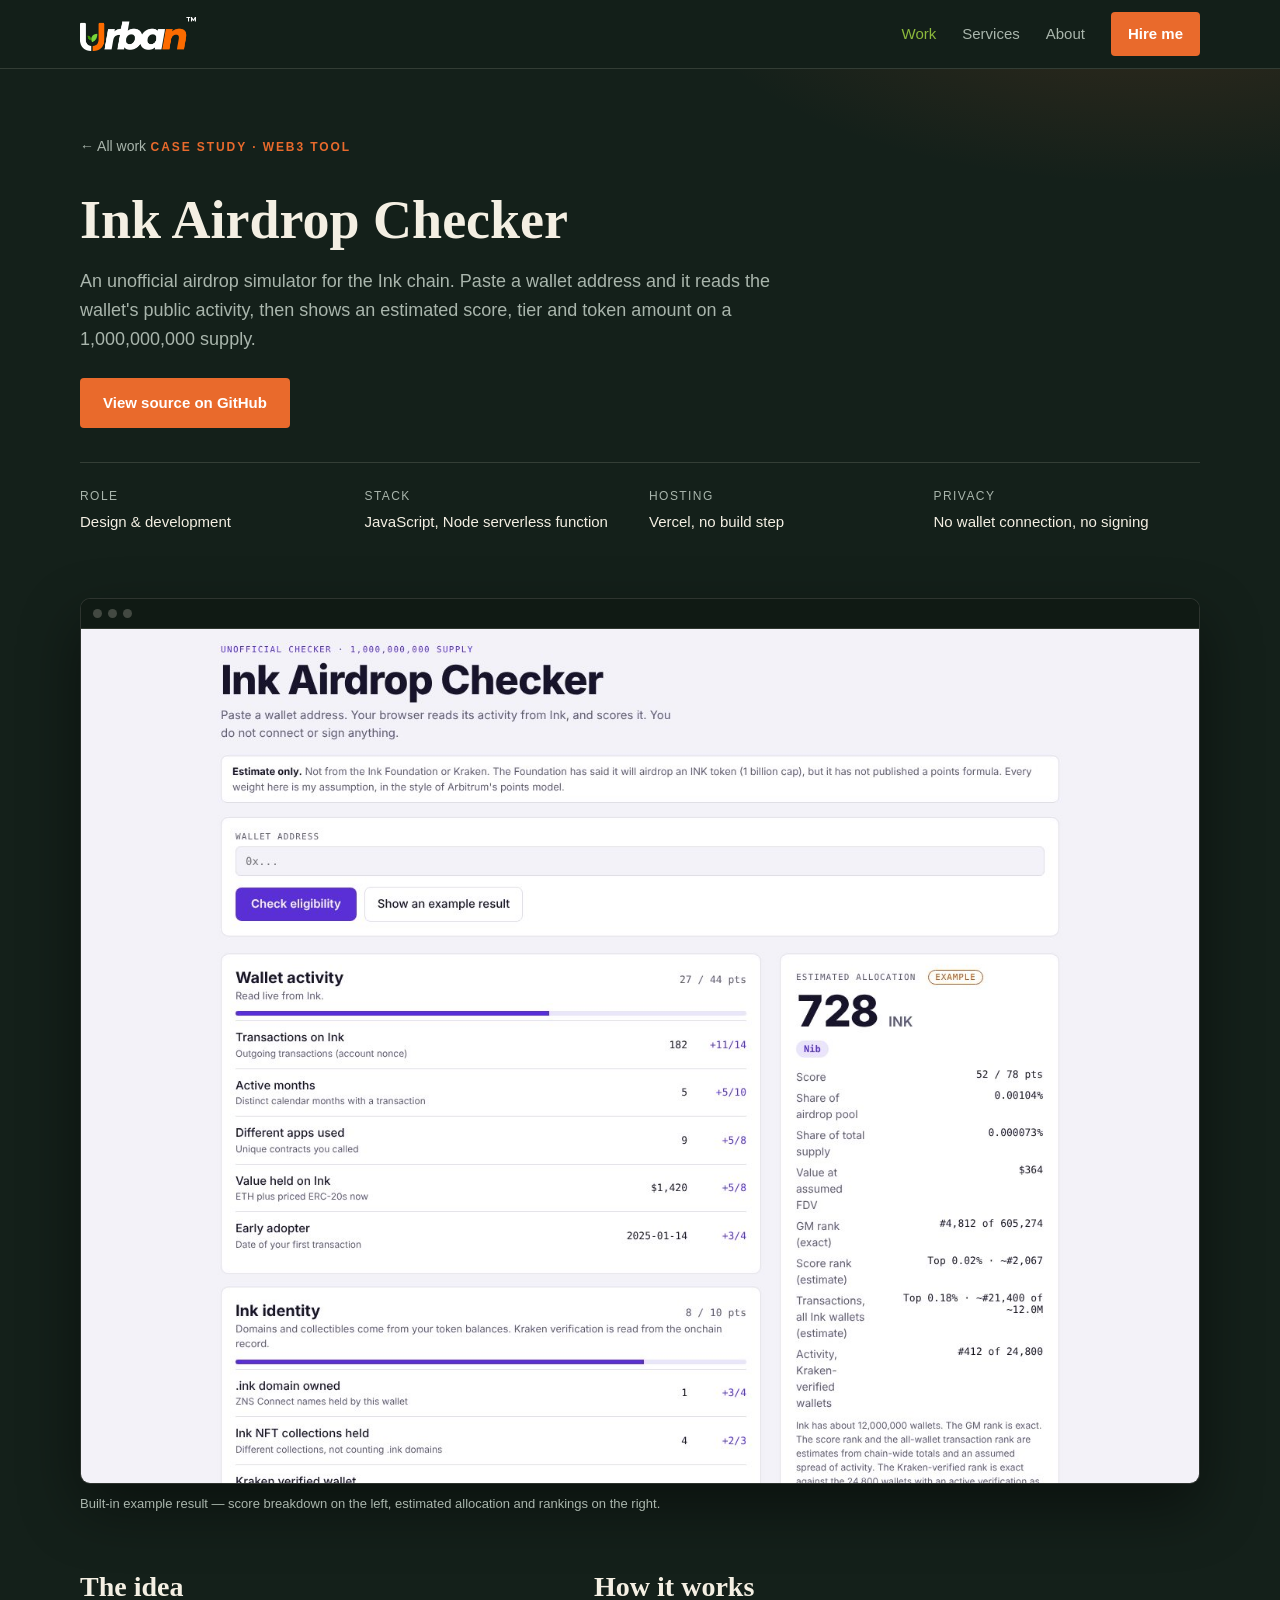
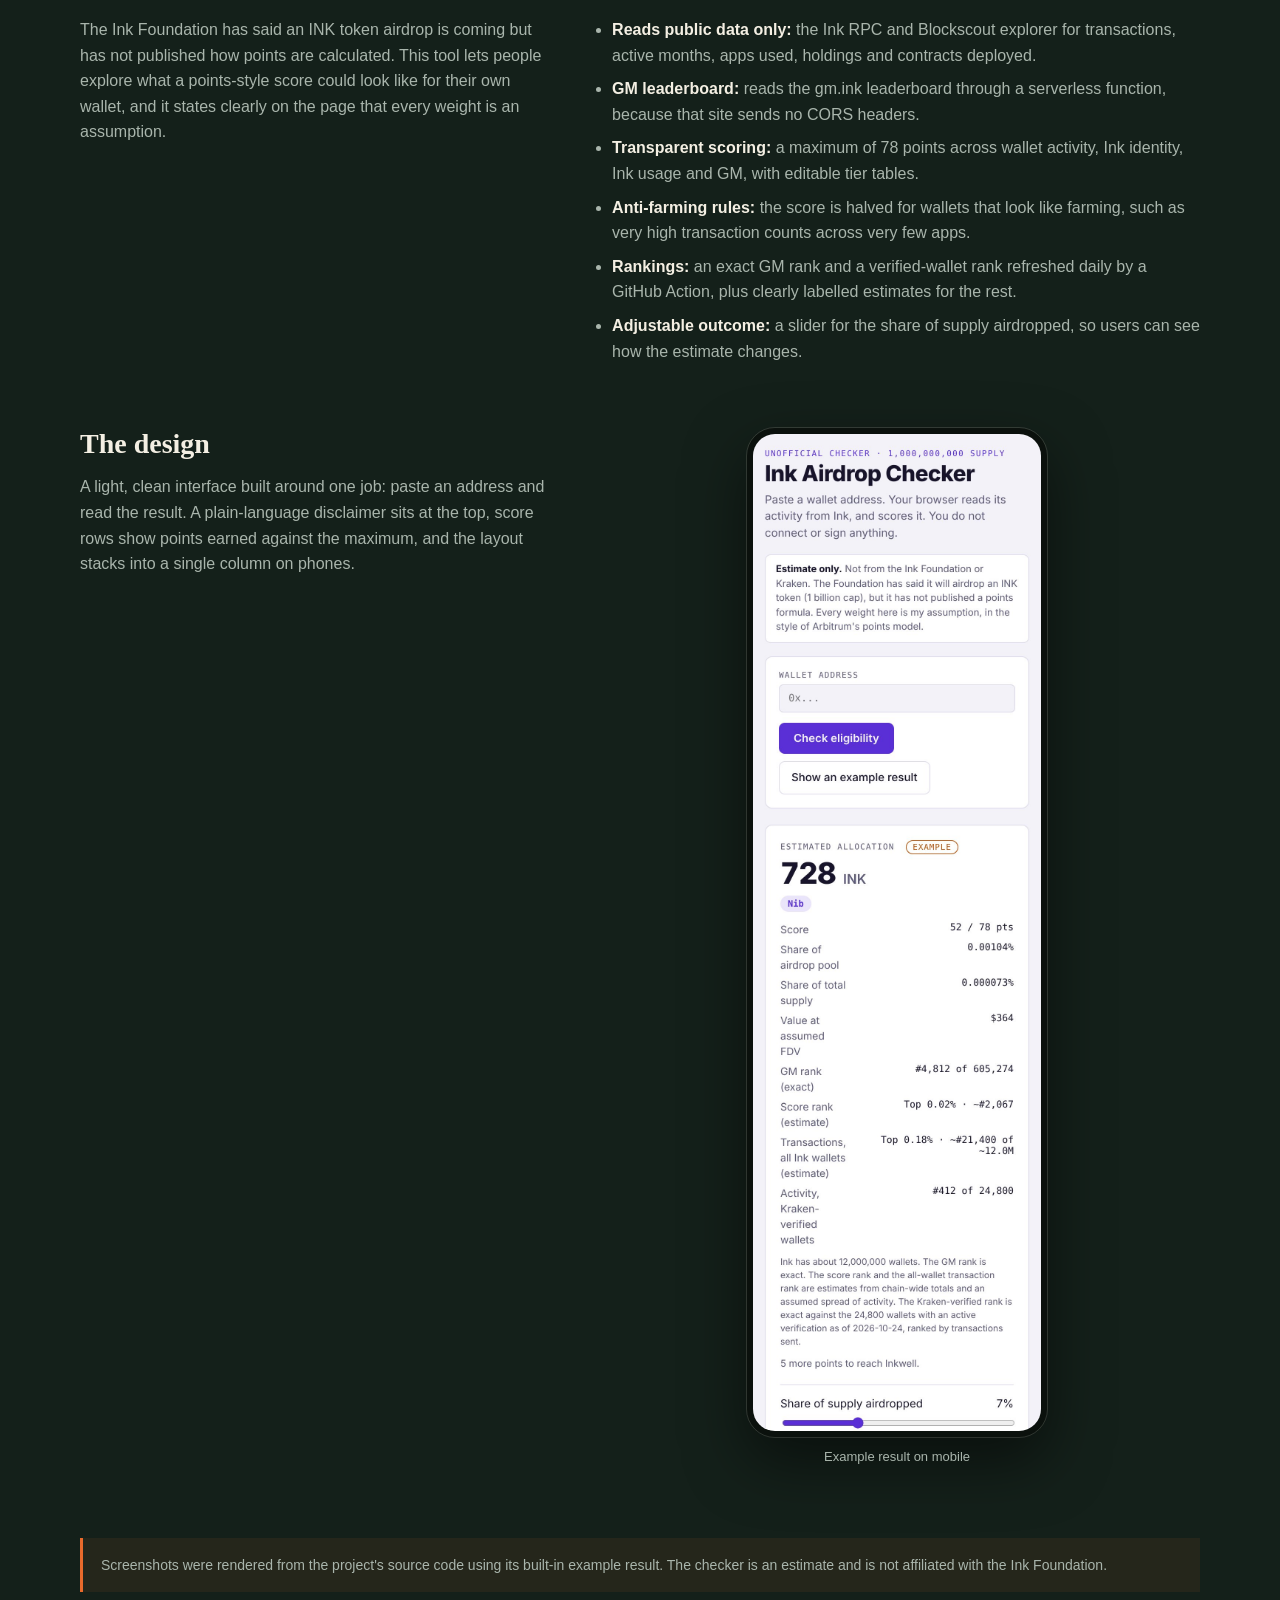
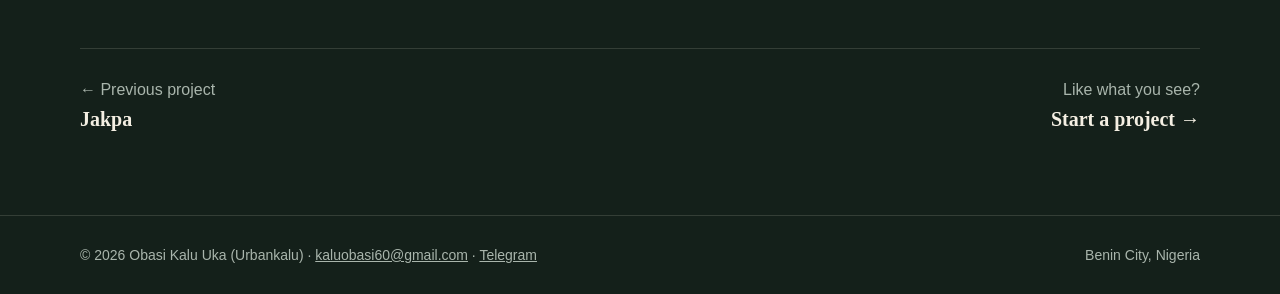
==== projects/ink-airdrop-checker.html @ 012ede3b "Add portfolio site Co-Authored-By: Claude Sonnet 5.5 <noreply@anthropic.com> Claude-Session: https:/" ====
<!doctype html>
<html lang="en">
<head>
<meta charset="utf-8">
<meta name="viewport" content="width=device-width, initial-scale=1">
<title>Ink Airdrop Checker — Case study | Obasi Kalu Uka (Urbankalu)</title>
<meta name="description" content="Case study: Ink Airdrop Checker, an unofficial airdrop simulator for the Ink chain that scores a wallet from its public on-chain activity.">
<meta name="theme-color" content="#14201a">
<link rel="icon" href="../assets/img/urban-logo.png">
<link rel="stylesheet" href="../assets/style.css">
</head>
<body>
<header class="site-header">
  <div class="wrap nav">
    <a class="brand" href="../index.html" aria-label="Urban — home"><img src="../assets/img/urban-logo.png" alt="Urban"></a>
    <button class="menu-btn" aria-label="Menu">Menu</button>
    <ul>
      <li><a href="../index.html#work" class="active">Work</a></li>
      <li><a href="../index.html#services">Services</a></li>
      <li><a href="../index.html#about">About</a></li>
      <li><a class="btn btn-solid btn-sm" href="../index.html#contact" style="color:#fff">Hire me</a></li>
    </ul>
  </div>
</header>

<main>
<section class="cs-hero">
  <div class="wrap">
    <a class="back" href="../index.html#work">&larr; All work</a>
    <span class="eyebrow">Case study &middot; Web3 tool</span>
    <h1>Ink Airdrop Checker</h1>
    <p class="lead">An unofficial airdrop simulator for the Ink chain. Paste a wallet address and it reads the wallet's public activity, then shows an estimated score, tier and token amount on a 1,000,000,000 supply.</p>
    <div class="cta" style="display:flex;gap:12px;margin-top:24px;flex-wrap:wrap">
      <a class="btn btn-solid" href="https://github.com/chinex11/Inkonchainairdropsimulator" target="_blank" rel="noopener">View source on GitHub</a>
    </div>
    <div class="facts-row">
      <div><small>Role</small>Design &amp; development</div>
      <div><small>Stack</small>JavaScript, Node serverless function</div>
      <div><small>Hosting</small>Vercel, no build step</div>
      <div><small>Privacy</small>No wallet connection, no signing</div>
    </div>
  </div>
</section>

<section class="cs-body">
  <div class="wrap">
    <div class="frame">
      <div class="bar"><i></i><i></i><i></i></div>
      <img src="../assets/img/ink-example.jpg" alt="Ink Airdrop Checker showing an example score breakdown" width="1440" height="1100">
    </div>
    <p class="shot-cap">Built-in example result &mdash; score breakdown on the left, estimated allocation and rankings on the right.</p>

    <div class="cs-grid">
      <div>
        <h2>The idea</h2>
        <p>The Ink Foundation has said an INK token airdrop is coming but has not published how points are calculated. This tool lets people explore what a points-style score could look like for their own wallet, and it states clearly on the page that every weight is an assumption.</p>
      </div>
      <div>
        <h2>How it works</h2>
        <ul>
          <li><b>Reads public data only:</b> the Ink RPC and Blockscout explorer for transactions, active months, apps used, holdings and contracts deployed.</li>
          <li><b>GM leaderboard:</b> reads the gm.ink leaderboard through a serverless function, because that site sends no CORS headers.</li>
          <li><b>Transparent scoring:</b> a maximum of 78 points across wallet activity, Ink identity, Ink usage and GM, with editable tier tables.</li>
          <li><b>Anti-farming rules:</b> the score is halved for wallets that look like farming, such as very high transaction counts across very few apps.</li>
          <li><b>Rankings:</b> an exact GM rank and a verified-wallet rank refreshed daily by a GitHub Action, plus clearly labelled estimates for the rest.</li>
          <li><b>Adjustable outcome:</b> a slider for the share of supply airdropped, so users can see how the estimate changes.</li>
        </ul>
      </div>
    </div>

    <div class="cs-grid">
      <div>
        <h2>The design</h2>
        <p>A light, clean interface built around one job: paste an address and read the result. A plain-language disclaimer sits at the top, score rows show points earned against the maximum, and the layout stacks into a single column on phones.</p>
      </div>
      <div style="display:flex;justify-content:center">
        <div style="width:min(300px,70%)">
          <div class="phone"><img src="../assets/img/ink-example-mobile.jpg" alt="Ink Airdrop Checker on a phone" loading="lazy"></div>
          <p class="shot-cap" style="text-align:center">Example result on mobile</p>
        </div>
      </div>
    </div>

    <p class="note">Screenshots were rendered from the project's source code using its built-in example result. The checker is an estimate and is not affiliated with the Ink Foundation.</p>

    <div class="cs-nav">
      <a href="jakpa.html">&larr; Previous project<b>Jakpa</b></a>
      <a href="../index.html#contact" style="text-align:right">Like what you see?<b>Start a project &rarr;</b></a>
    </div>
  </div>
</section>
</main>

<footer class="site-footer">
  <div class="wrap row">
    <span>&copy; <span id="year">2026</span> Obasi Kalu Uka (Urbankalu) &middot; <a href="mailto:kaluobasi60@gmail.com">kaluobasi60@gmail.com</a> &middot; <a href="https://t.me/chinexcongle">Telegram</a></span>
    <span>Benin City, Nigeria</span>
  </div>
</footer>
<script src="../assets/site.js"></script>
</body>
</html>
---- assets/style.css ----
/* Obasi Kalu Uka (Urbankalu) — portfolio
   Palette: Urban Enterprise — charcoal, orange, green */
:root {
  --soil: #14201a;
  --leaf: #1f3327;
  --leaf-2: #274031;
  --orange: #e96a2c;
  --orange-dark: #c4531e;
  --sprout: #8cb93c;
  --cream: #f4efe3;
  --cream-2: #ebe4d3;
  --ink: #1b1b16;
  --muted: #a9b5ac;
  --muted-dark: #5d6a62;
  --line: rgba(244, 239, 227, 0.14);
  --line-dark: rgba(27, 27, 22, 0.14);
  --radius: 6px;
  --max: 1160px;
  --serif: Georgia, "Times New Roman", serif;
  --sans: -apple-system, "Segoe UI", Roboto, "Helvetica Neue", Arial, sans-serif;
}
* { box-sizing: border-box; }
html { scroll-behavior: smooth; }
body {
  margin: 0;
  font-family: var(--sans);
  background: var(--soil);
  color: var(--cream);
  line-height: 1.6;
  -webkit-font-smoothing: antialiased;
}
img { max-width: 100%; height: auto; display: block; }
a { color: inherit; }
.wrap { width: 100%; max-width: var(--max); margin: 0 auto; padding: 0 20px; }
.eyebrow { font-size: 12px; letter-spacing: 0.16em; text-transform: uppercase; font-weight: 700; color: var(--orange); }
.eyebrow.green { color: var(--sprout); }
h1, h2, h3 { font-family: var(--serif); line-height: 1.15; margin: 0; font-weight: 700; }
h1 { font-size: clamp(34px, 6vw, 62px); }
h2 { font-size: clamp(26px, 3.6vw, 38px); }
h3 { font-size: 20px; }
p { margin: 0; }

/* Header */
.site-header { position: sticky; top: 0; z-index: 50; background: rgba(20, 32, 26, 0.92); backdrop-filter: blur(8px); border-bottom: 1px solid var(--line); }
.nav { display: flex; align-items: center; justify-content: space-between; height: 68px; }
.brand img { height: 34px; width: auto; }
.nav ul { display: flex; gap: 26px; list-style: none; margin: 0; padding: 0; align-items: center; }
.nav a { text-decoration: none; font-size: 15px; color: var(--muted); }
.nav a:hover, .nav a.active { color: var(--sprout); }
.menu-btn { display: none; background: none; border: 1px solid var(--line); color: var(--cream); border-radius: 4px; padding: 8px 12px; font-size: 14px; cursor: pointer; }
.btn { display: inline-block; padding: 12px 22px; border-radius: 4px; font-weight: 700; font-size: 15px; text-decoration: none; border: 1px solid transparent; cursor: pointer; transition: transform .15s, background .15s; }
.btn:hover { transform: translateY(-1px); }
.btn-solid { background: var(--orange); color: #fff; }
.btn-solid:hover { background: var(--orange-dark); }
.btn-ghost { border-color: var(--line); color: var(--cream); }
.btn-ghost:hover { border-color: var(--sprout); color: var(--sprout); }
.btn-sm { padding: 9px 16px; font-size: 14px; }

/* Hero */
.hero { padding: 72px 0 84px; background:
  radial-gradient(900px 400px at 85% -10%, rgba(233,106,44,0.16), transparent 60%),
  radial-gradient(700px 400px at 0% 100%, rgba(140,185,60,0.12), transparent 60%); }
.hero-grid { display: grid; grid-template-columns: 1.05fr 1fr; gap: 56px; align-items: center; }
.hero h1 { margin: 14px 0 20px; }
.hero h1 em { font-style: normal; color: var(--orange); }
.hero p.lead { color: var(--muted); font-size: 18px; max-width: 560px; }
.hero .cta { display: flex; gap: 12px; margin-top: 30px; flex-wrap: wrap; }
.hero-meta { display: flex; gap: 28px; margin-top: 38px; flex-wrap: wrap; font-size: 14px; color: var(--muted); }
.hero-meta strong { display: block; color: var(--cream); font-size: 15px; }

/* Device frames */
.frame { background: #0d1511; border: 1px solid var(--line); border-radius: 10px; overflow: hidden; box-shadow: 0 24px 60px rgba(0,0,0,0.45); }
.frame .bar { display: flex; gap: 6px; padding: 10px 12px; background: #101a14; border-bottom: 1px solid var(--line); }
.frame .bar i { width: 9px; height: 9px; border-radius: 50%; background: rgba(244,239,227,0.22); display: block; }
.frame img { width: 100%; }
.phone { background: #0d1511; border: 6px solid #0b110d; outline: 1px solid var(--line); border-radius: 28px; overflow: hidden; box-shadow: 0 24px 60px rgba(0,0,0,0.5); }
.phone img { width: 100%; }
.hero-art { position: relative; padding-bottom: 40px; }
.hero-grid > * { min-width: 0; }
.hero-art .phone { position: absolute; width: 24%; right: -6px; bottom: 0; }

/* Sections */
section { padding: 84px 0; }
.section-head { display: flex; justify-content: space-between; align-items: flex-end; gap: 24px; margin-bottom: 40px; flex-wrap: wrap; }
.section-head p { color: var(--muted); max-width: 520px; }
.light { background: var(--cream); color: var(--ink); }
.light .section-head p { color: var(--muted-dark); }
.light .eyebrow { color: var(--orange-dark); }
.deep { background: var(--leaf); }

/* Project cards */
.projects { display: grid; gap: 28px; }
.project { display: grid; grid-template-columns: 1.25fr 1fr; gap: 36px; align-items: center; background: #fff; border: 1px solid var(--line-dark); border-radius: var(--radius); padding: 22px; text-decoration: none; color: var(--ink); transition: box-shadow .2s, transform .2s; }
.project:nth-child(even) { grid-template-columns: 1fr 1.25fr; }
.project:nth-child(even) .shot { order: 2; }
.project:hover { box-shadow: 0 18px 40px rgba(20,32,26,0.16); transform: translateY(-2px); }
.project .shot { border-radius: 8px; overflow: hidden; border: 1px solid var(--line-dark); background: var(--soil); }
.project .shot.mobile { display: flex; gap: 14px; justify-content: center; padding: 22px; background: linear-gradient(135deg, #0a0f1d, #10201a); }
.project .shot.mobile .phone { width: 36%; border-radius: 22px; border-width: 5px; }
.project .body { padding: 8px 6px; }
.project h3 { font-size: 28px; margin: 8px 0 10px; }
.project p { color: var(--muted-dark); margin-bottom: 16px; }
.tags { display: flex; flex-wrap: wrap; gap: 8px; margin-bottom: 18px; }
.tag { font-size: 12px; font-weight: 600; padding: 4px 10px; border-radius: 99px; background: rgba(140,185,60,0.16); color: #3d5d12; }
.tag.dark { background: rgba(140,185,60,0.14); color: var(--sprout); }
.arrow { font-weight: 700; color: var(--orange-dark); }

/* Services */
.services { display: grid; grid-template-columns: repeat(3, 1fr); gap: 18px; }
.service { border: 1px solid var(--line); border-radius: var(--radius); padding: 24px; background: rgba(255,255,255,0.02); }
.service .num { font-family: var(--serif); color: var(--orange); font-size: 14px; font-weight: 700; }
.service h3 { margin: 8px 0 8px; font-size: 19px; }
.service p { color: var(--muted); font-size: 15px; }

/* Brand marks */
.marks { display: grid; grid-template-columns: repeat(3, 1fr); gap: 18px; }
.mark { background: #fff; border: 1px solid var(--line-dark); border-radius: var(--radius); padding: 22px; text-align: center; }
.mark .tile { height: 140px; display: flex; align-items: center; justify-content: center; border-radius: 6px; margin-bottom: 14px; }
.mark .tile img { max-height: 90px; max-width: 80%; width: auto; }
.mark.u .tile { background: var(--soil); }
.mark.s .tile { background: #0a0e17; }
.mark.j .tile { background: #0a0f1d; }
.mark .tile.j img { max-height: 120px; border-radius: 14px; }
.mark b { display: block; color: var(--ink); }
.mark span { color: var(--muted-dark); font-size: 14px; }

/* About */
.about { display: grid; grid-template-columns: 1fr 1fr; gap: 56px; align-items: start; }
.about p { color: var(--muted); margin-bottom: 16px; font-size: 17px; }
.facts { list-style: none; padding: 0; margin: 0; border-top: 1px solid var(--line); }
.facts li { display: flex; justify-content: space-between; gap: 16px; padding: 14px 0; border-bottom: 1px solid var(--line); font-size: 15px; }
.facts li span:first-child { color: var(--muted); }
.facts li span:last-child { text-align: right; }

/* Contact */
.contact { text-align: center; background:
  radial-gradient(700px 300px at 50% 0%, rgba(233,106,44,0.18), transparent 70%), var(--soil); }
.contact h2 { margin: 12px 0 14px; }
.contact p { color: var(--muted); max-width: 560px; margin: 0 auto 28px; }
.contact .cta { display: flex; gap: 12px; justify-content: center; flex-wrap: wrap; }

/* Footer */
.site-footer { border-top: 1px solid var(--line); padding: 28px 0; color: var(--muted); font-size: 14px; }
.site-footer .row { display: flex; justify-content: space-between; gap: 16px; flex-wrap: wrap; align-items: center; }

/* Case study pages */
.cs-hero { padding: 64px 0 40px; background: radial-gradient(800px 360px at 90% -20%, rgba(233,106,44,0.16), transparent 60%); }
.cs-hero h1 { font-size: clamp(34px, 5vw, 54px); margin: 12px 0 16px; }
.cs-hero .lead { color: var(--muted); font-size: 18px; max-width: 720px; }
.back { display: inline-block; margin-bottom: 20px; text-decoration: none; color: var(--muted); font-size: 14px; }
.back:hover { color: var(--sprout); }
.facts-row { display: grid; grid-template-columns: repeat(4, 1fr); gap: 18px; margin-top: 34px; padding-top: 24px; border-top: 1px solid var(--line); }
.facts-row small { display: block; color: var(--muted); font-size: 12px; text-transform: uppercase; letter-spacing: 0.12em; margin-bottom: 4px; }
.facts-row div { font-size: 15px; }
.cs-body { padding: 24px 0 80px; }
.cs-grid { display: grid; grid-template-columns: 1fr 1.3fr; gap: 48px; margin: 56px 0; align-items: start; }
.cs-grid h2 { font-size: 28px; margin-bottom: 14px; }
.cs-grid p { color: var(--muted); margin-bottom: 14px; }
.cs-grid ul { margin: 0; padding-left: 18px; color: var(--muted); }
.cs-grid li { margin-bottom: 8px; }
.cs-grid li b { color: var(--cream); }
.shots { display: grid; gap: 28px; }
.shot-cap { color: var(--muted); font-size: 13px; margin-top: 10px; }
.shots-2 { display: grid; grid-template-columns: 1fr 1fr; gap: 28px; }
.shots-phones { display: flex; gap: 28px; justify-content: center; flex-wrap: wrap; }
.shots-phones figure { margin: 0; width: min(280px, 44%); }
.note { margin-top: 40px; padding: 16px 18px; border-left: 3px solid var(--orange); background: rgba(233,106,44,0.08); color: var(--muted); font-size: 14px; }
.cs-nav { display: flex; justify-content: space-between; gap: 16px; border-top: 1px solid var(--line); padding-top: 28px; margin-top: 56px; }
.cs-nav a { text-decoration: none; color: var(--muted); }
.cs-nav a:hover { color: var(--sprout); }
.cs-nav b { display: block; color: var(--cream); font-family: var(--serif); font-size: 20px; }

@media (max-width: 900px) {
  .hero-grid, .about, .cs-grid, .project, .project:nth-child(even) { grid-template-columns: minmax(0, 1fr); }
  .project:nth-child(even) .shot { order: 0; }
  .services, .marks { grid-template-columns: 1fr 1fr; }
  .facts-row { grid-template-columns: 1fr 1fr; }
  .shots-2 { grid-template-columns: 1fr; }
  section { padding: 60px 0; }
}
@media (max-width: 680px) {
  .menu-btn { display: block; }
  .nav ul { display: none; position: absolute; top: 68px; left: 0; right: 0; background: var(--soil); flex-direction: column; align-items: flex-start; padding: 16px 20px 22px; border-bottom: 1px solid var(--line); gap: 16px; }
  .nav ul.open { display: flex; }
  .services, .marks { grid-template-columns: 1fr; }
  .hero { padding-top: 44px; }
  .hero-art .phone { width: 30%; right: 0; }
  .facts-row { grid-template-columns: 1fr 1fr; }
  .section-head { align-items: flex-start; }
}
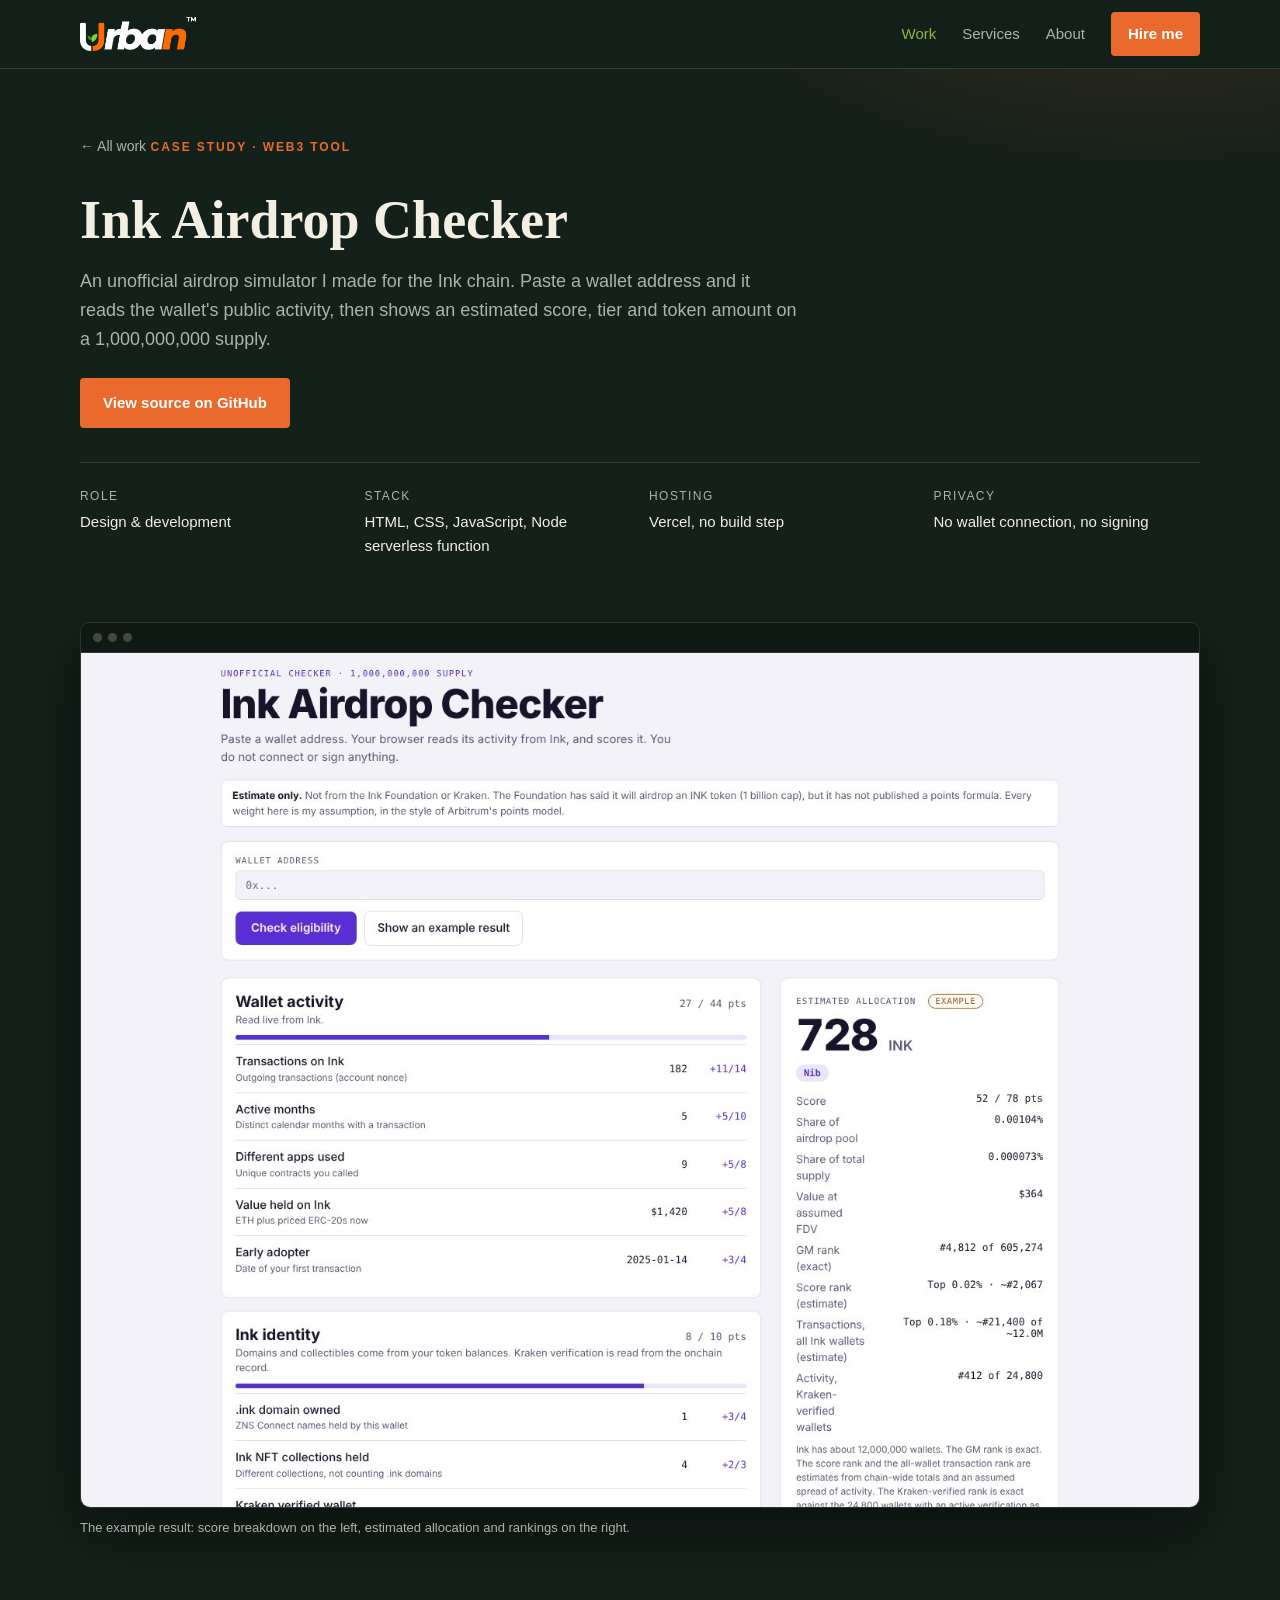
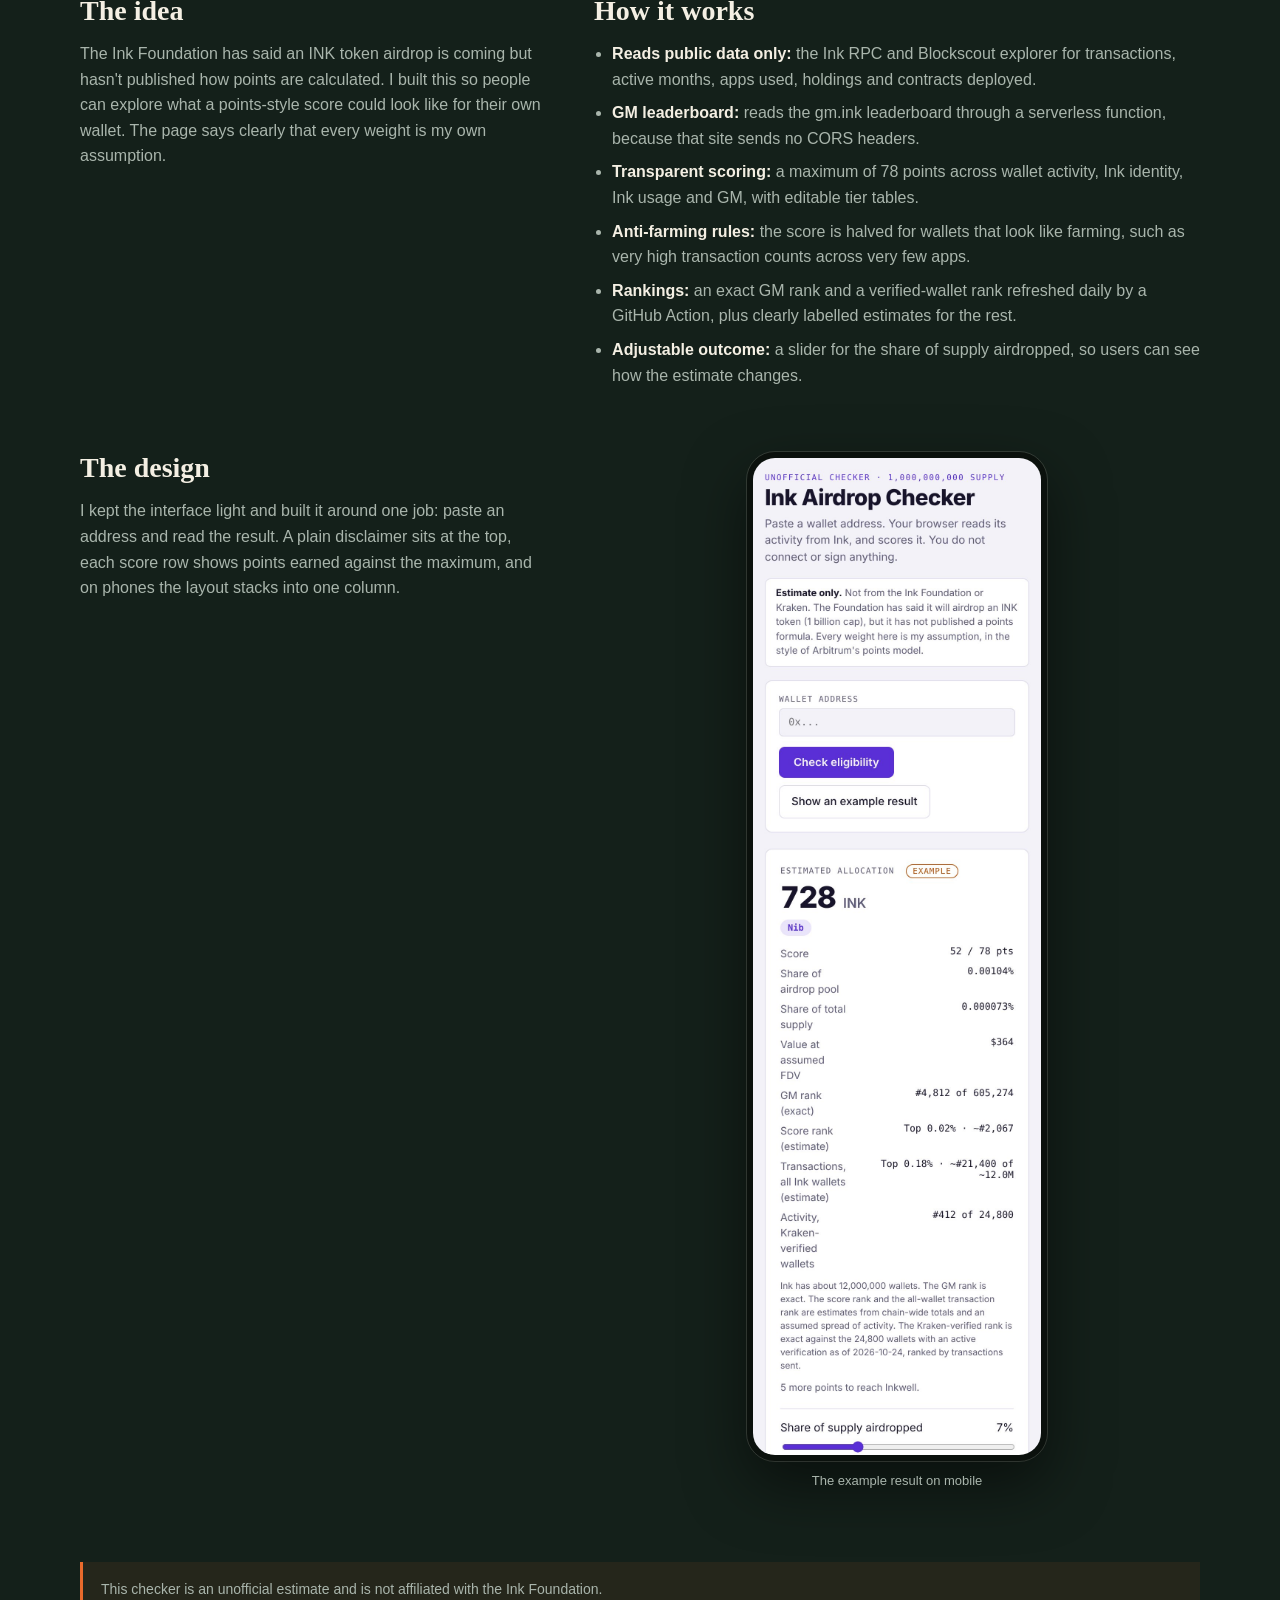
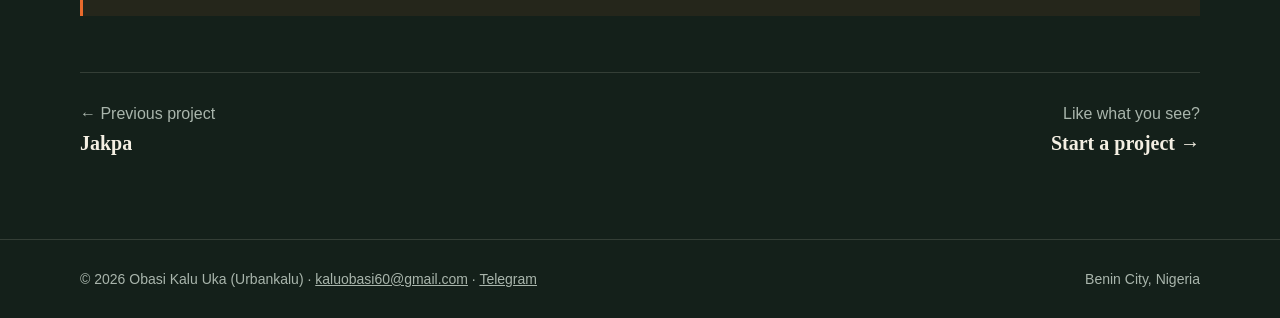
==== commit 56c91465: "Rewrite copy in first person, add HTML/CSS/JS, mention Jakpa website, remove screenshot notes Co-Aut" ====
--- a/projects/ink-airdrop-checker.html
+++ b/projects/ink-airdrop-checker.html
@@ -29,13 +29,13 @@
     <a class="back" href="../index.html#work">&larr; All work</a>
     <span class="eyebrow">Case study &middot; Web3 tool</span>
     <h1>Ink Airdrop Checker</h1>
-    <p class="lead">An unofficial airdrop simulator for the Ink chain. Paste a wallet address and it reads the wallet's public activity, then shows an estimated score, tier and token amount on a 1,000,000,000 supply.</p>
+    <p class="lead">An unofficial airdrop simulator I made for the Ink chain. Paste a wallet address and it reads the wallet's public activity, then shows an estimated score, tier and token amount on a 1,000,000,000 supply.</p>
     <div class="cta" style="display:flex;gap:12px;margin-top:24px;flex-wrap:wrap">
       <a class="btn btn-solid" href="https://github.com/chinex11/Inkonchainairdropsimulator" target="_blank" rel="noopener">View source on GitHub</a>
     </div>
     <div class="facts-row">
       <div><small>Role</small>Design &amp; development</div>
-      <div><small>Stack</small>JavaScript, Node serverless function</div>
+      <div><small>Stack</small>HTML, CSS, JavaScript, Node serverless function</div>
       <div><small>Hosting</small>Vercel, no build step</div>
       <div><small>Privacy</small>No wallet connection, no signing</div>
     </div>
@@ -48,12 +48,12 @@
       <div class="bar"><i></i><i></i><i></i></div>
       <img src="../assets/img/ink-example.jpg" alt="Ink Airdrop Checker showing an example score breakdown" width="1440" height="1100">
     </div>
-    <p class="shot-cap">Built-in example result &mdash; score breakdown on the left, estimated allocation and rankings on the right.</p>
+    <p class="shot-cap">The example result: score breakdown on the left, estimated allocation and rankings on the right.</p>
 
     <div class="cs-grid">
       <div>
         <h2>The idea</h2>
-        <p>The Ink Foundation has said an INK token airdrop is coming but has not published how points are calculated. This tool lets people explore what a points-style score could look like for their own wallet, and it states clearly on the page that every weight is an assumption.</p>
+        <p>The Ink Foundation has said an INK token airdrop is coming but hasn't published how points are calculated. I built this so people can explore what a points-style score could look like for their own wallet. The page says clearly that every weight is my own assumption.</p>
       </div>
       <div>
         <h2>How it works</h2>
@@ -71,17 +71,17 @@
     <div class="cs-grid">
       <div>
         <h2>The design</h2>
-        <p>A light, clean interface built around one job: paste an address and read the result. A plain-language disclaimer sits at the top, score rows show points earned against the maximum, and the layout stacks into a single column on phones.</p>
+        <p>I kept the interface light and built it around one job: paste an address and read the result. A plain disclaimer sits at the top, each score row shows points earned against the maximum, and on phones the layout stacks into one column.</p>
       </div>
       <div style="display:flex;justify-content:center">
         <div style="width:min(300px,70%)">
           <div class="phone"><img src="../assets/img/ink-example-mobile.jpg" alt="Ink Airdrop Checker on a phone" loading="lazy"></div>
-          <p class="shot-cap" style="text-align:center">Example result on mobile</p>
+          <p class="shot-cap" style="text-align:center">The example result on mobile</p>
         </div>
       </div>
     </div>
 
-    <p class="note">Screenshots were rendered from the project's source code using its built-in example result. The checker is an estimate and is not affiliated with the Ink Foundation.</p>
+    <p class="note">This checker is an unofficial estimate and is not affiliated with the Ink Foundation.</p>
 
     <div class="cs-nav">
       <a href="jakpa.html">&larr; Previous project<b>Jakpa</b></a>
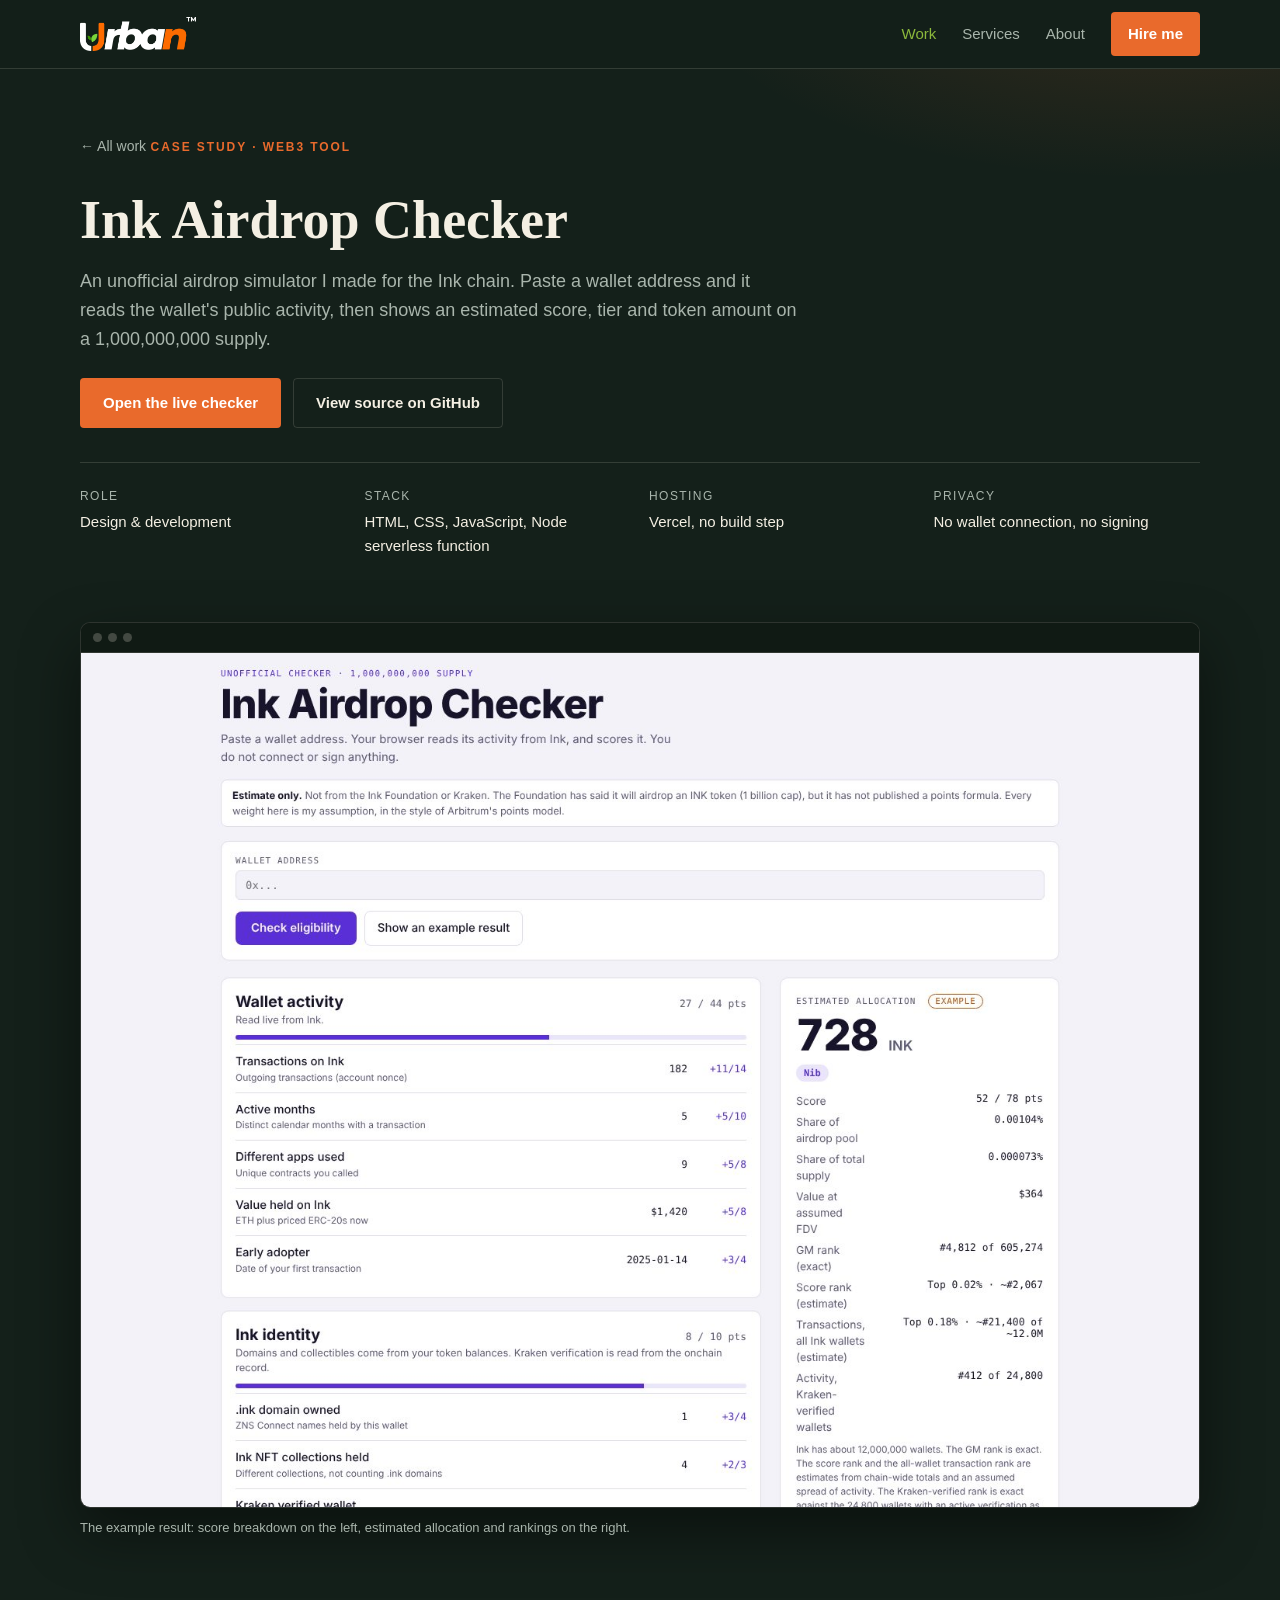
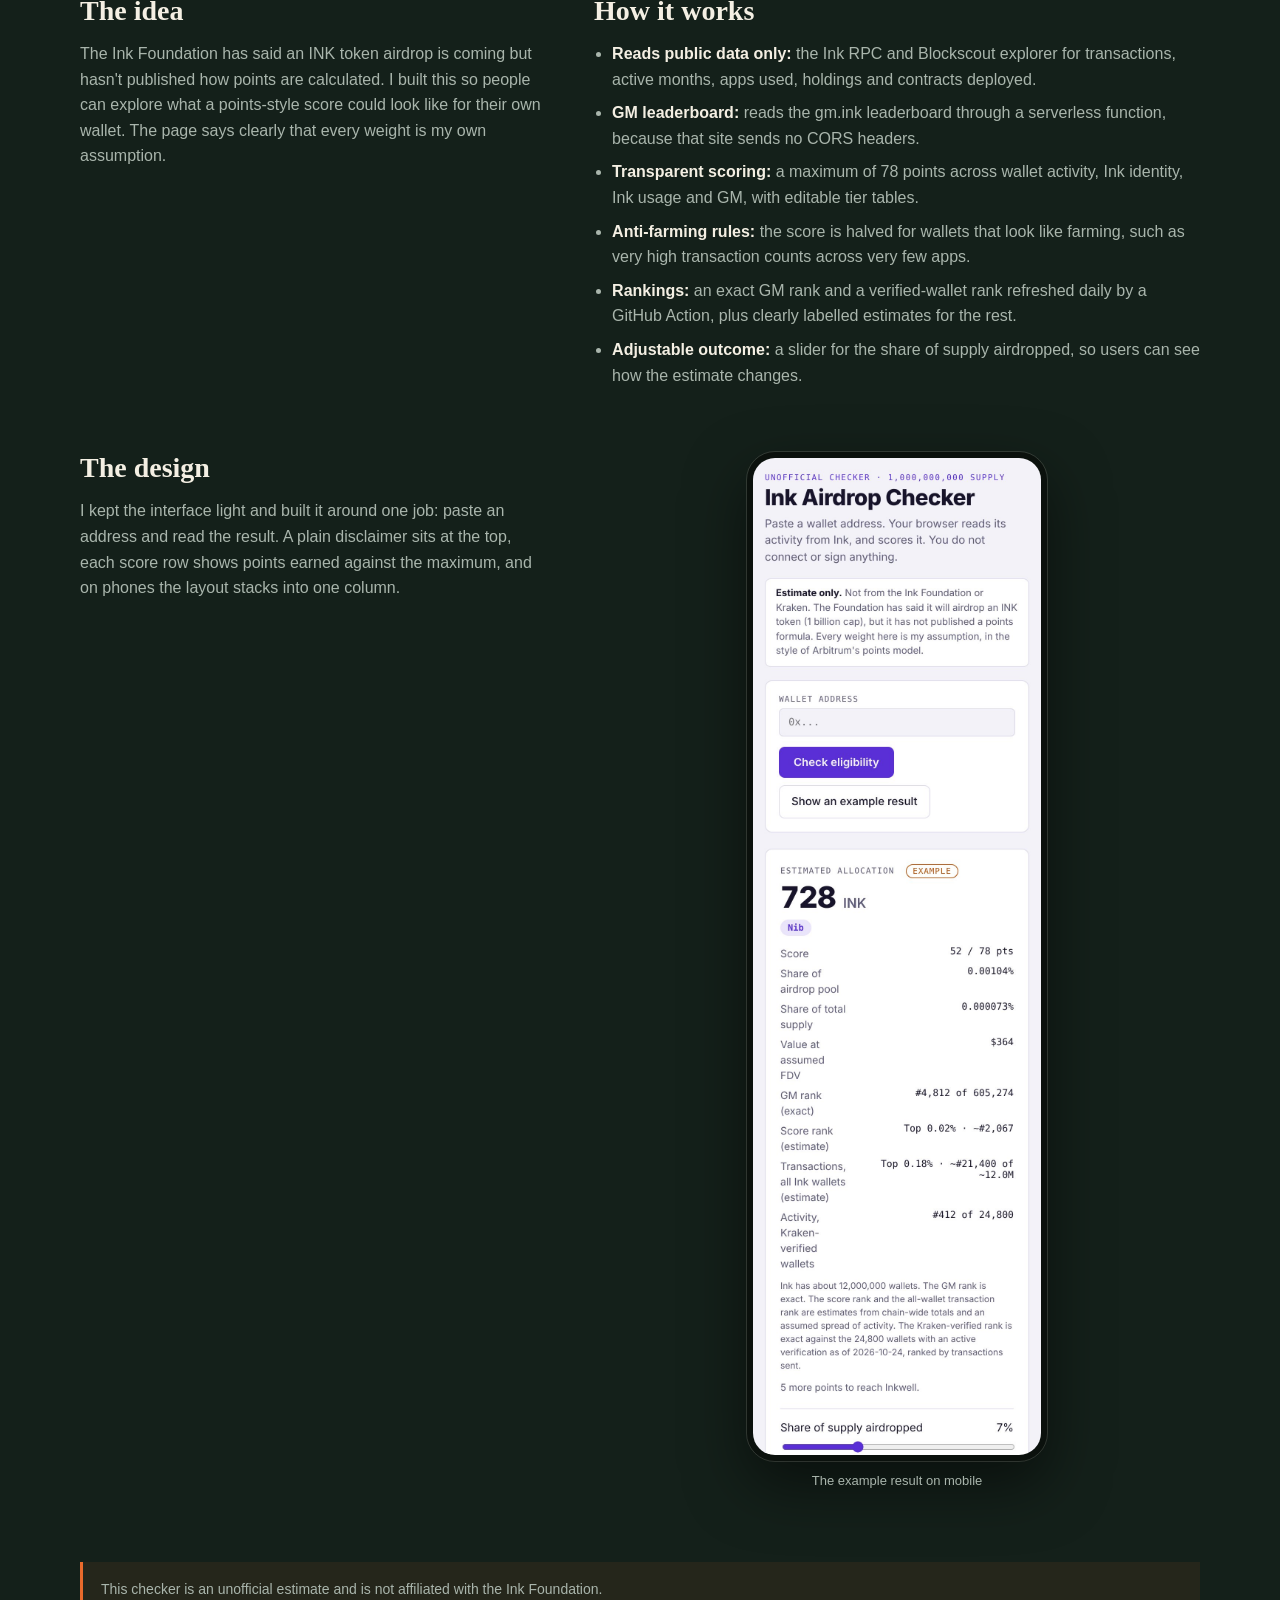
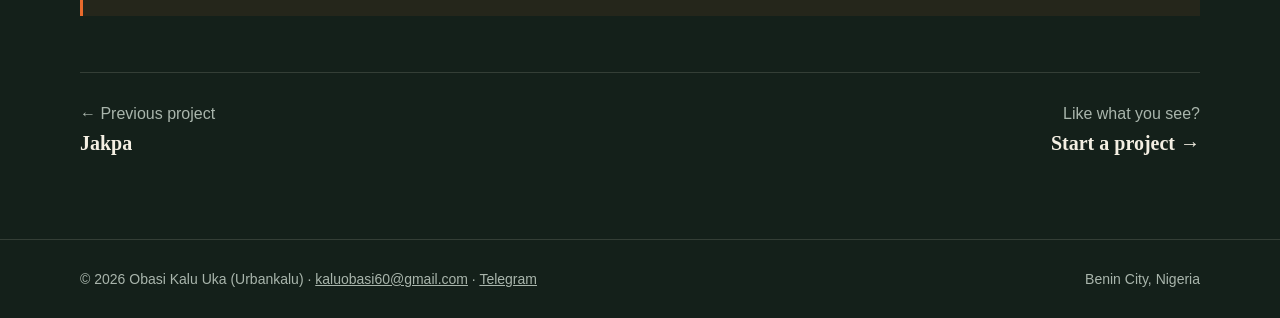
==== commit 7d3eaff0: "Add live-site links for Shardplay and Ink Airdrop Checker Co-Authored-By: Claude Sonnet 5.5 <noreply" ====
--- a/projects/ink-airdrop-checker.html
+++ b/projects/ink-airdrop-checker.html
@@ -31,7 +31,8 @@
     <h1>Ink Airdrop Checker</h1>
     <p class="lead">An unofficial airdrop simulator I made for the Ink chain. Paste a wallet address and it reads the wallet's public activity, then shows an estimated score, tier and token amount on a 1,000,000,000 supply.</p>
     <div class="cta" style="display:flex;gap:12px;margin-top:24px;flex-wrap:wrap">
-      <a class="btn btn-solid" href="https://github.com/chinex11/Inkonchainairdropsimulator" target="_blank" rel="noopener">View source on GitHub</a>
+      <a class="btn btn-solid" href="https://inkonchainairdropsimulator.vercel.app/" target="_blank" rel="noopener">Open the live checker</a>
+      <a class="btn btn-ghost" href="https://github.com/chinex11/Inkonchainairdropsimulator" target="_blank" rel="noopener">View source on GitHub</a>
     </div>
     <div class="facts-row">
       <div><small>Role</small>Design &amp; development</div>
--- a/assets/style.css
+++ b/assets/style.css
@@ -104,6 +104,10 @@
 .tag { font-size: 12px; font-weight: 600; padding: 4px 10px; border-radius: 99px; background: rgba(140,185,60,0.16); color: #3d5d12; }
 .tag.dark { background: rgba(140,185,60,0.14); color: var(--sprout); }
 .arrow { font-weight: 700; color: var(--orange-dark); }
+.project a.arrow { text-decoration: none; }
+.project a.arrow:hover { text-decoration: underline; }
+.links { display: flex; gap: 22px; flex-wrap: wrap; }
+a.shot { display: block; }
 
 /* Services */
 .services { display: grid; grid-template-columns: repeat(3, 1fr); gap: 18px; }
